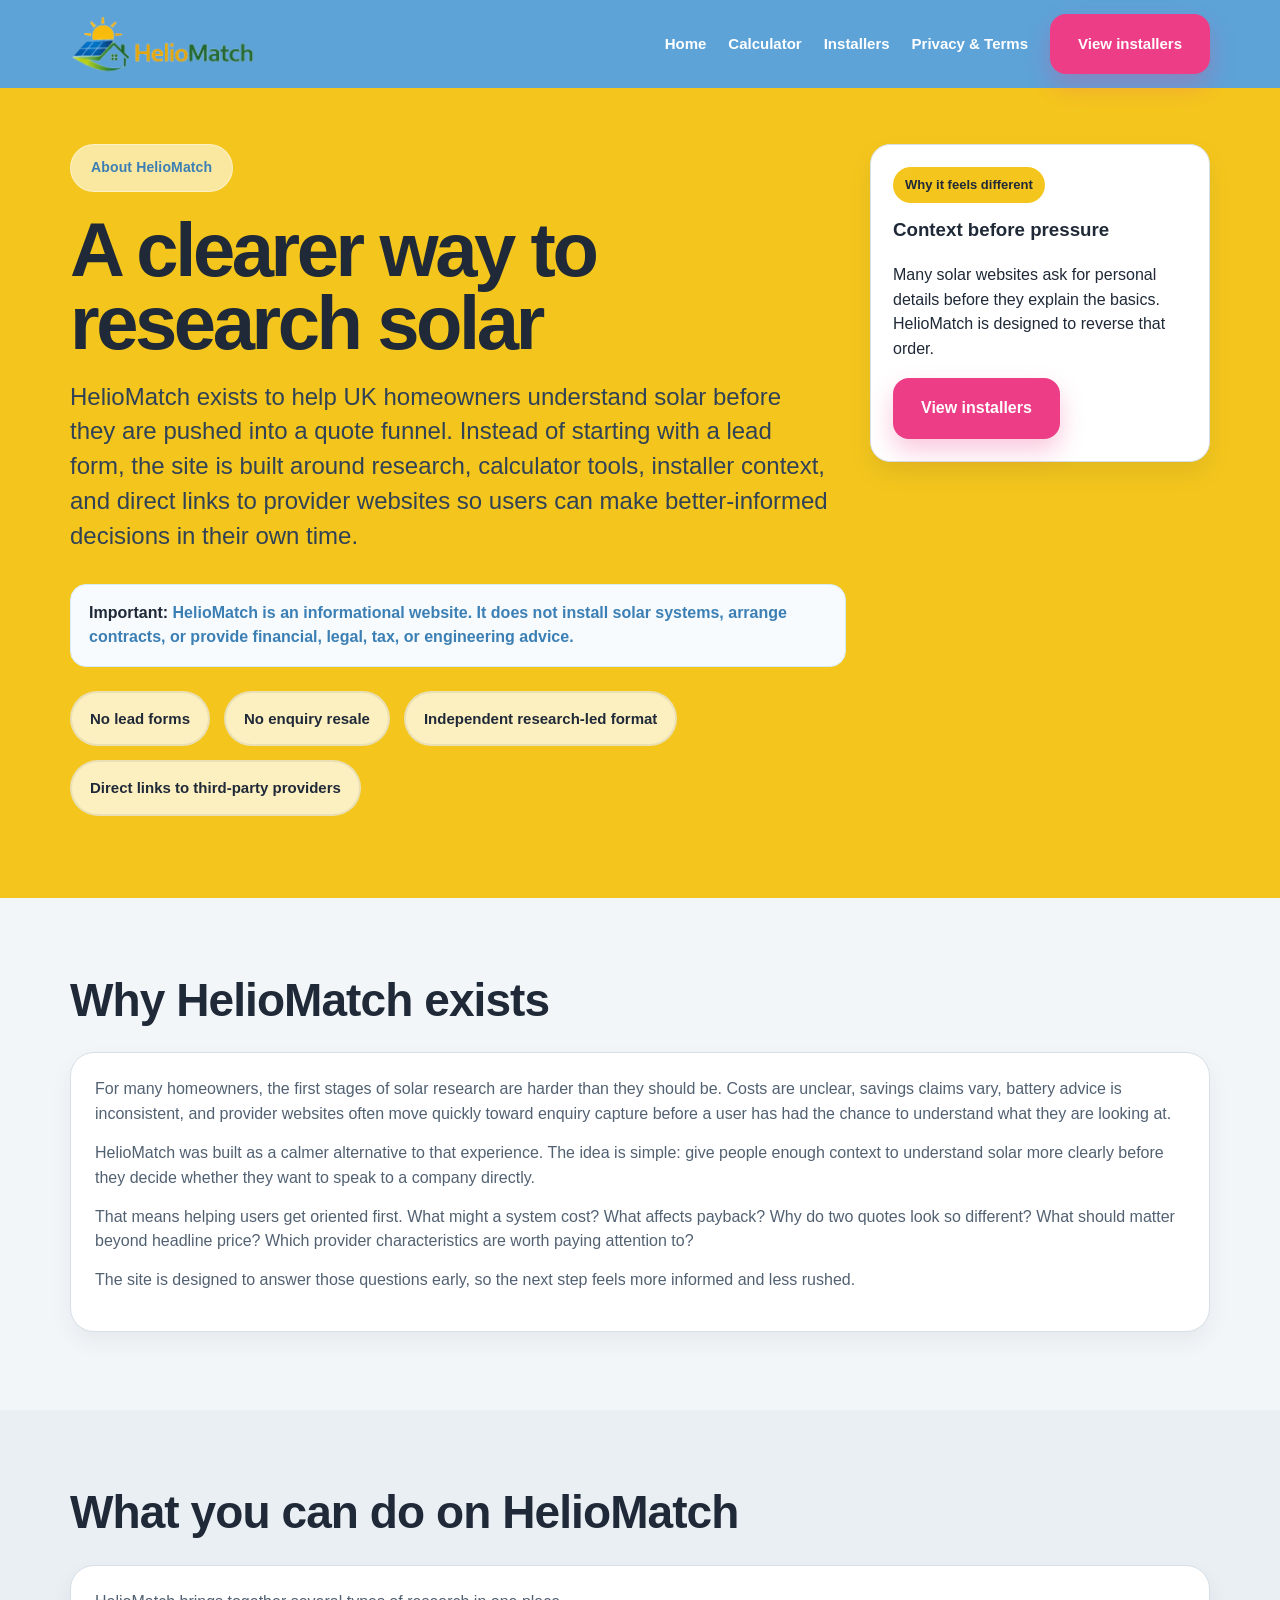
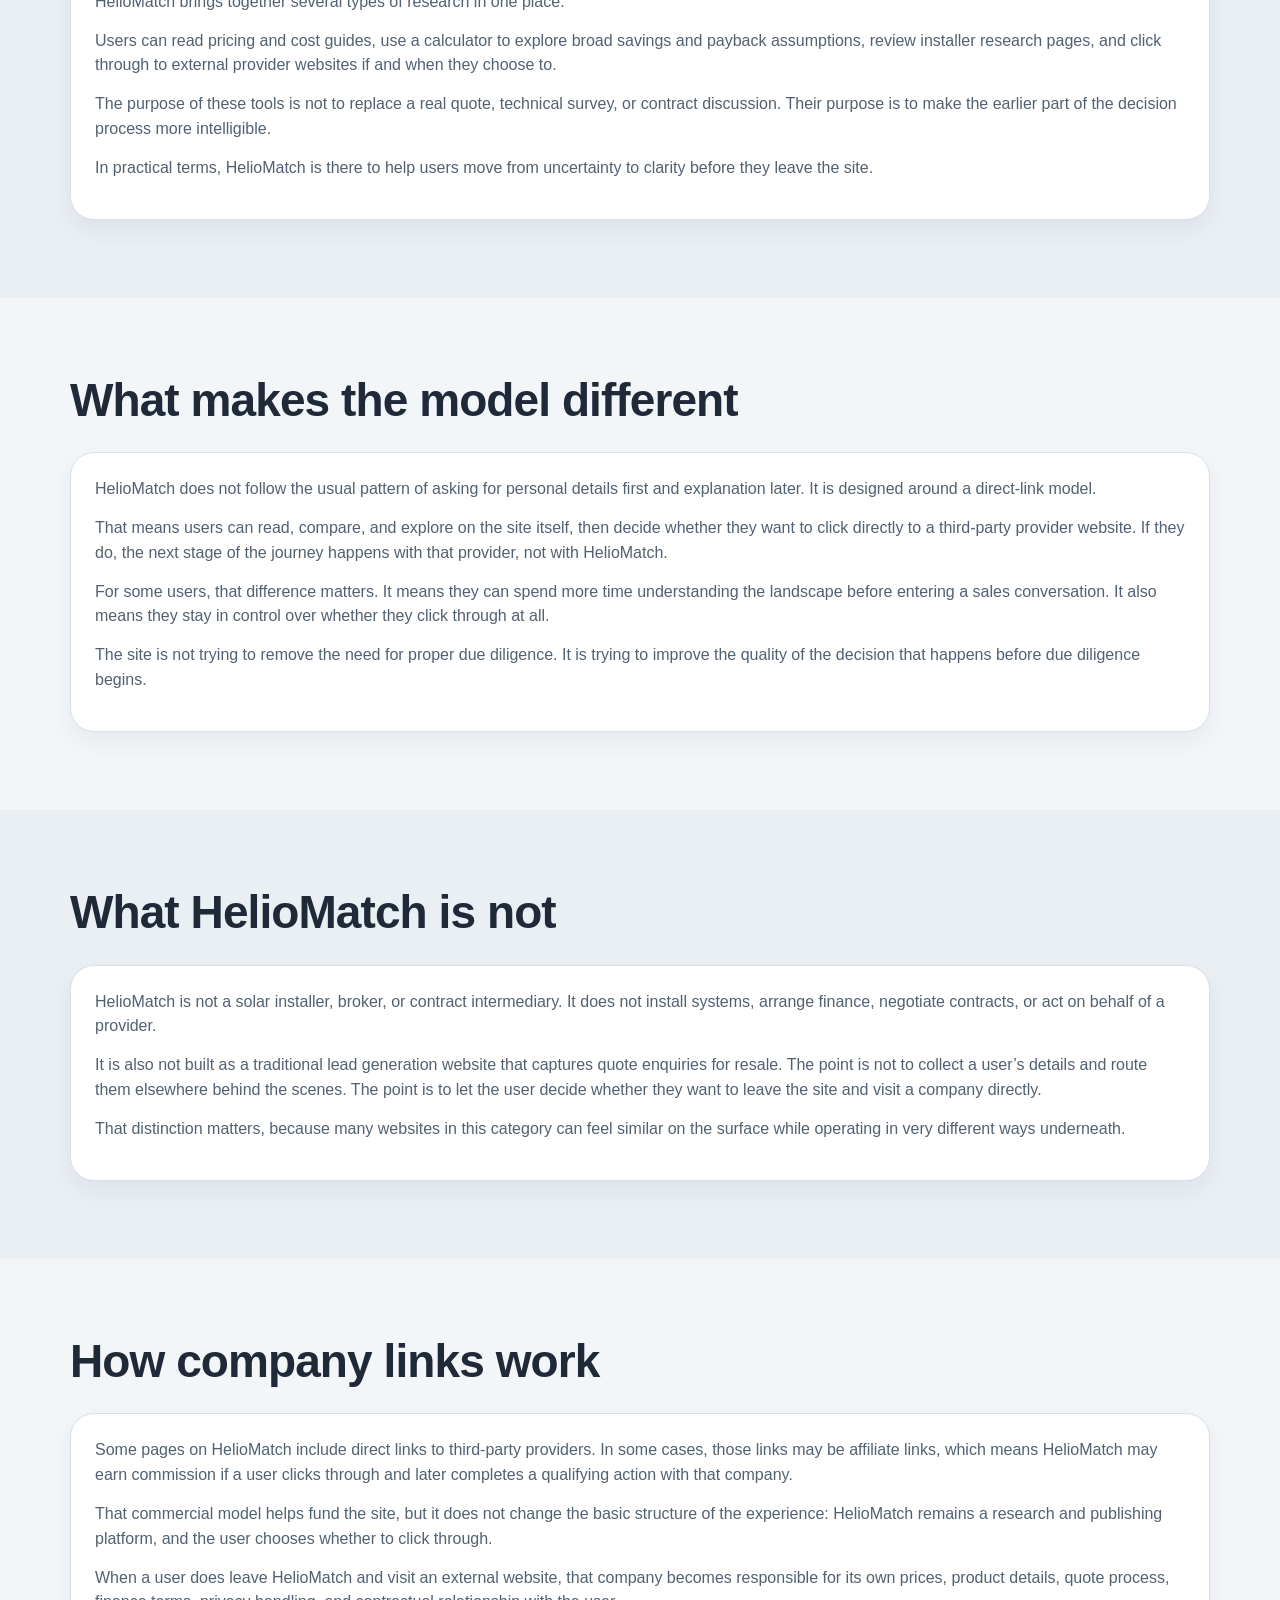
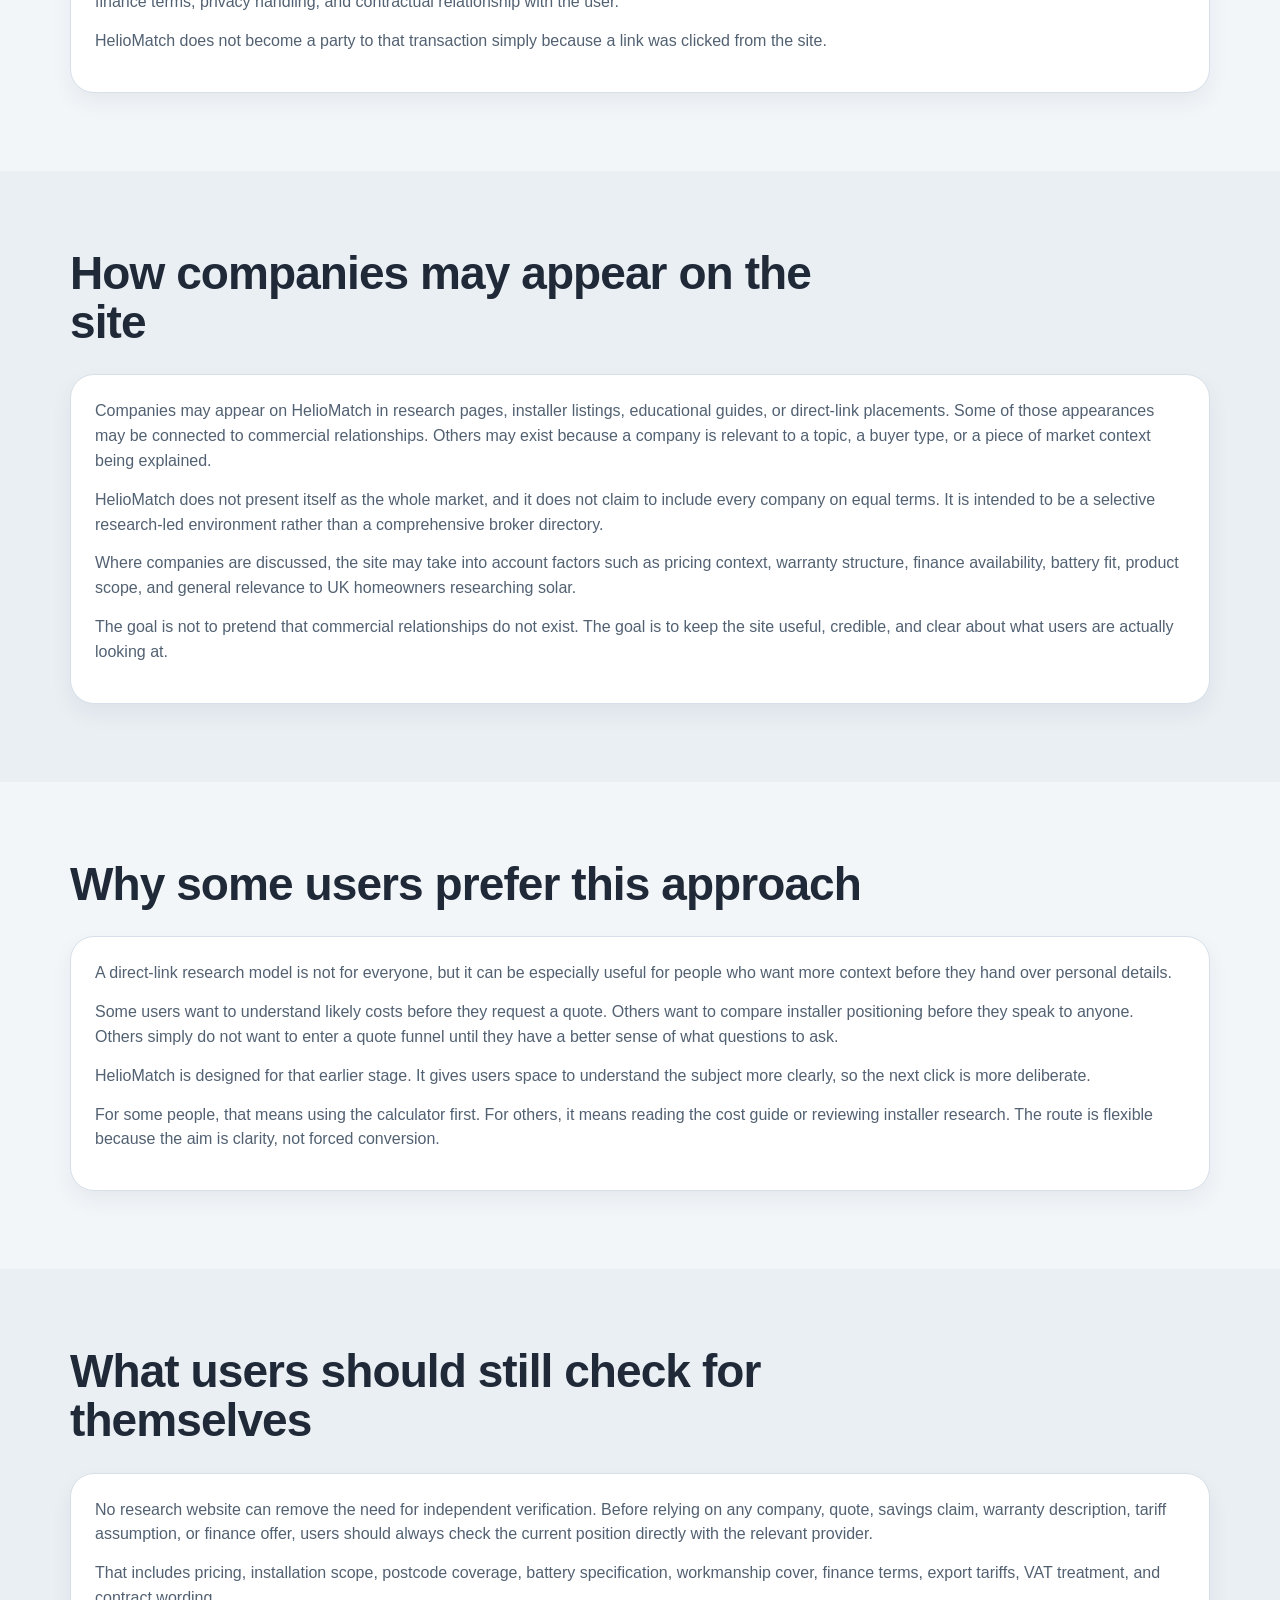
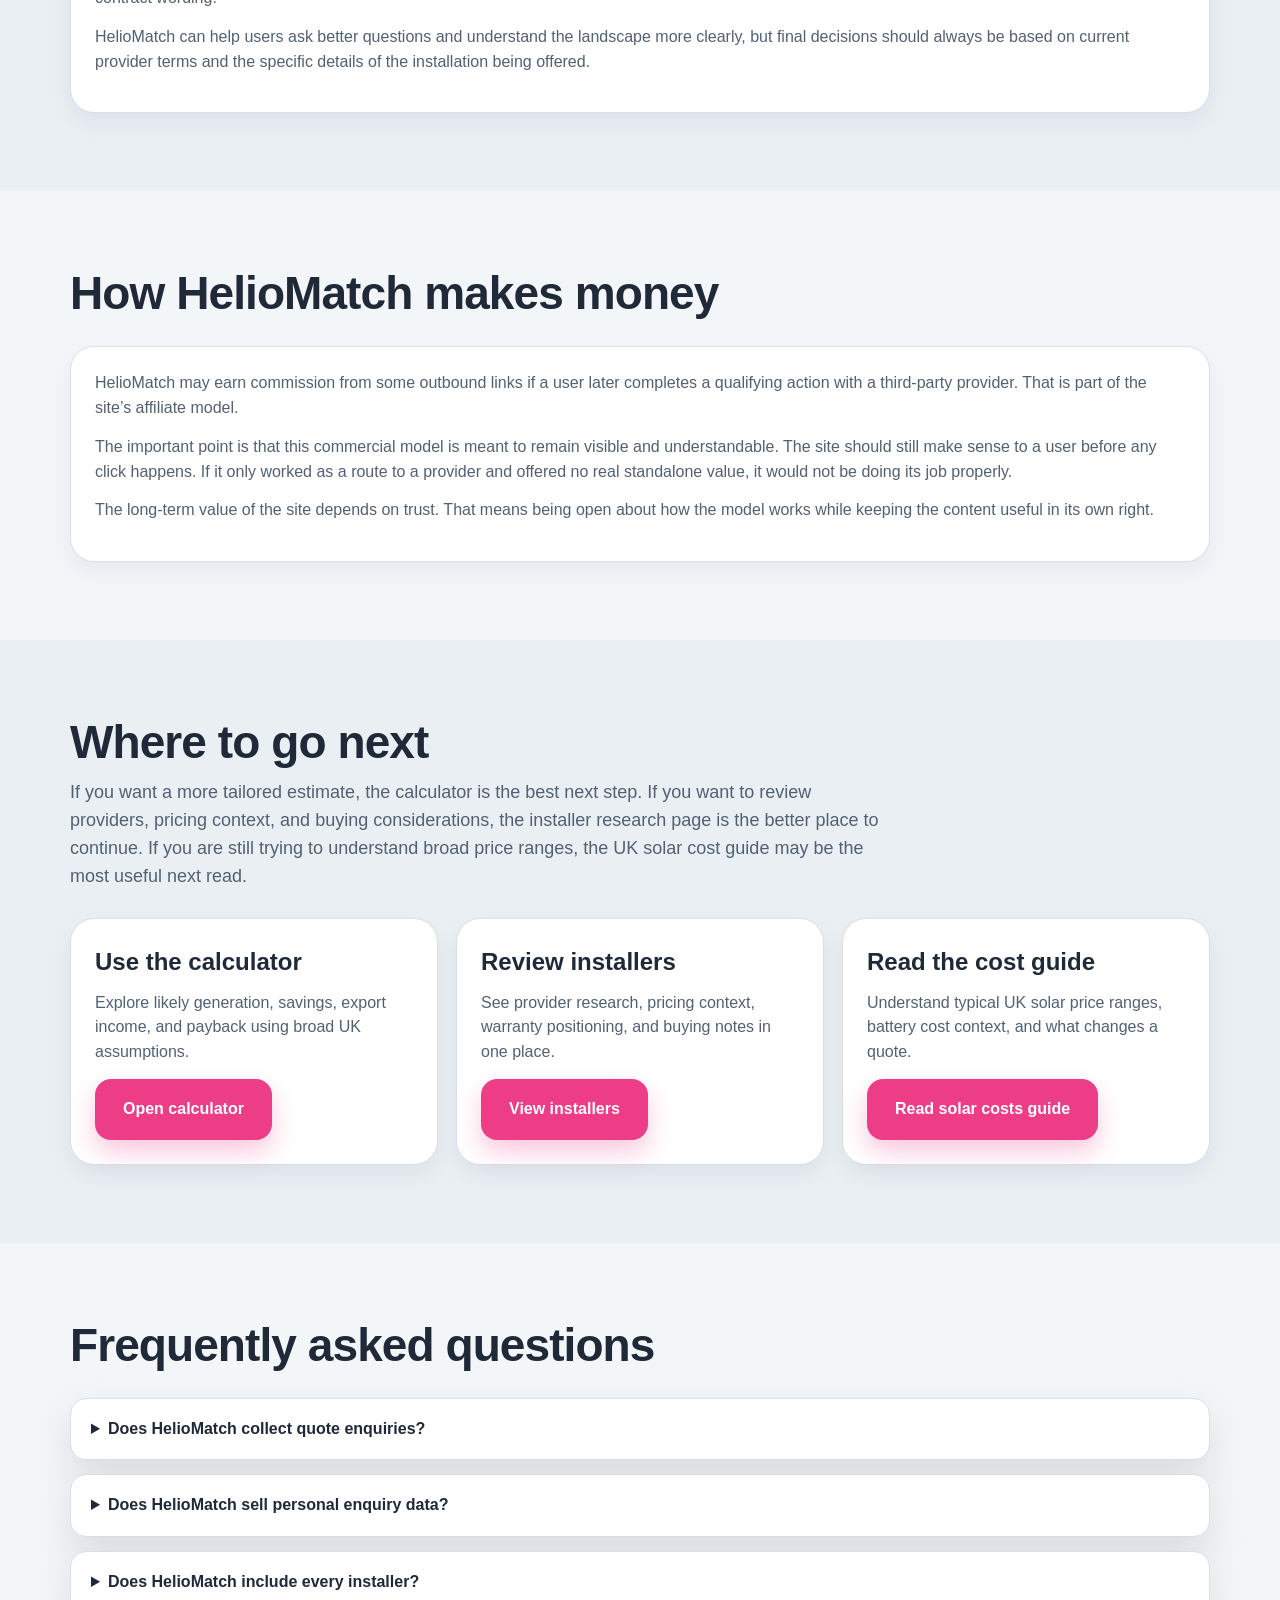
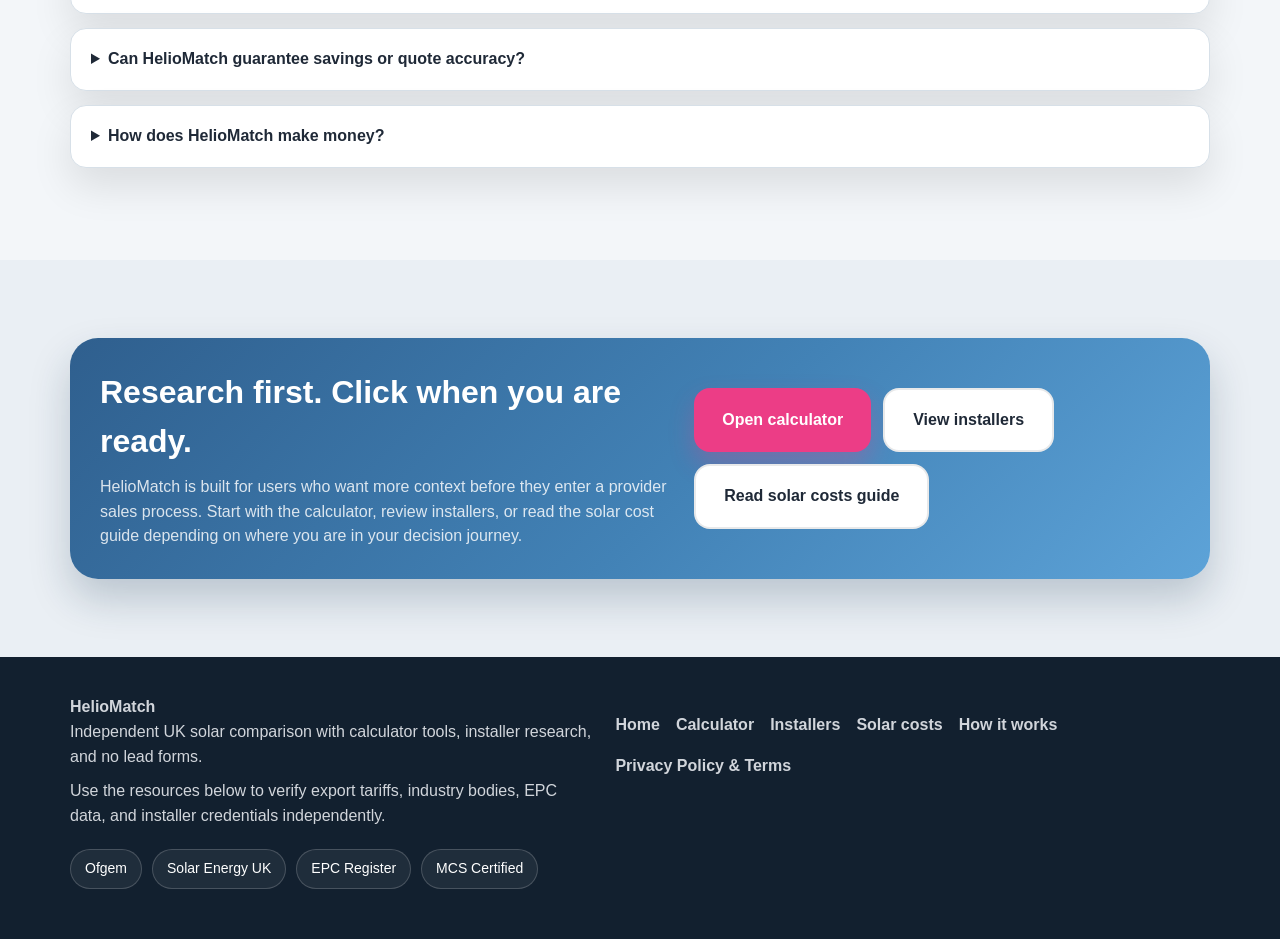
==== how-heliomatch-works.html @ 1e9b2686 "add how HelioMatch works page" ====
<!DOCTYPE html>
<html lang="en">
<head>
  <meta charset="UTF-8" />
  <meta name="viewport" content="width=device-width, initial-scale=1.0" />
  <title>How HelioMatch Works | UK Solar Research Without Lead Forms</title>
  <meta name="description" content="Learn how HelioMatch helps UK homeowners research solar through guides, calculator tools, installer research, and direct links to third-party provider websites." />
  <link rel="icon" type="image/png" href="favicon.png" />
  <meta name="theme-color" content="#1F8FE5" />
  <link rel="stylesheet" href="styles.css" />
</head>
<body class="page-shell">
  <header class="site-header">
    <div class="container nav">
      <a href="index.html" class="brand" aria-label="HelioMatch home">
        <img src="heliomatch-logo-transparent-c-nav.png" alt="HelioMatch logo" class="logo" />
        <span class="brand-wordmark" aria-hidden="true"><span class="sun">Helio</span><span class="match">Match</span></span>
      </a>
      <button class="menu-toggle" type="button" data-menu-toggle="works-nav" aria-expanded="false" aria-label="Toggle navigation">≡</button>
      <nav class="nav-links" id="works-nav">
        <a href="index.html">Home</a>
        <a href="solar-roi-calculator.html">Calculator</a>
        <a href="solar-installers-uk.html">Installers</a>
        <a href="privacy.html">Privacy &amp; Terms</a>
        <a href="solar-installers-uk.html" class="btn">View installers</a>
      </nav>
    </div>
  </header>

  <section class="page-hero">
    <div class="container page-hero-inner">
      <div>
        <span class="eyebrow">About HelioMatch</span>
        <h1>A clearer way to research solar</h1>
        <p class="lead">
          HelioMatch exists to help UK homeowners understand solar before they are pushed into a quote funnel. Instead of starting with a lead form, the site is built around research, calculator tools, installer context, and direct links to provider websites so users can make better-informed decisions in their own time.
        </p>
        <div class="notice-box" style="margin:0 0 24px">
          <strong>Important:</strong> HelioMatch is an informational website. It does not install solar systems, arrange contracts, or provide financial, legal, tax, or engineering advice.
        </div>
        <ul class="inline-points">
          <li>No lead forms</li>
          <li>No enquiry resale</li>
          <li>Independent research-led format</li>
          <li>Direct links to third-party providers</li>
        </ul>
      </div>
      <aside class="hero-aside">
        <div class="badge">Why it feels different</div>
        <h3 style="margin-top:12px">Context before pressure</h3>
        <p>Many solar websites ask for personal details before they explain the basics. HelioMatch is designed to reverse that order.</p>
        <a href="solar-installers-uk.html" class="btn">View installers</a>
      </aside>
    </div>
  </section>

  <section class="section">
    <div class="container">
      <div class="section-head">
        <h2>Why HelioMatch exists</h2>
      </div>

      <div class="card">
        <p>For many homeowners, the first stages of solar research are harder than they should be. Costs are unclear, savings claims vary, battery advice is inconsistent, and provider websites often move quickly toward enquiry capture before a user has had the chance to understand what they are looking at.</p>
        <p>HelioMatch was built as a calmer alternative to that experience. The idea is simple: give people enough context to understand solar more clearly before they decide whether they want to speak to a company directly.</p>
        <p>That means helping users get oriented first. What might a system cost? What affects payback? Why do two quotes look so different? What should matter beyond headline price? Which provider characteristics are worth paying attention to?</p>
        <p>The site is designed to answer those questions early, so the next step feels more informed and less rushed.</p>
      </div>
    </div>
  </section>

  <section class="section-alt">
    <div class="container">
      <div class="section-head">
        <h2>What you can do on HelioMatch</h2>
      </div>

      <div class="card">
        <p>HelioMatch brings together several types of research in one place.</p>
        <p>Users can read pricing and cost guides, use a calculator to explore broad savings and payback assumptions, review installer research pages, and click through to external provider websites if and when they choose to.</p>
        <p>The purpose of these tools is not to replace a real quote, technical survey, or contract discussion. Their purpose is to make the earlier part of the decision process more intelligible.</p>
        <p>In practical terms, HelioMatch is there to help users move from uncertainty to clarity before they leave the site.</p>
      </div>
    </div>
  </section>

  <section class="section">
    <div class="container">
      <div class="section-head">
        <h2>What makes the model different</h2>
      </div>

      <div class="card">
        <p>HelioMatch does not follow the usual pattern of asking for personal details first and explanation later. It is designed around a direct-link model.</p>
        <p>That means users can read, compare, and explore on the site itself, then decide whether they want to click directly to a third-party provider website. If they do, the next stage of the journey happens with that provider, not with HelioMatch.</p>
        <p>For some users, that difference matters. It means they can spend more time understanding the landscape before entering a sales conversation. It also means they stay in control over whether they click through at all.</p>
        <p>The site is not trying to remove the need for proper due diligence. It is trying to improve the quality of the decision that happens before due diligence begins.</p>
      </div>
    </div>
  </section>

  <section class="section-alt">
    <div class="container">
      <div class="section-head">
        <h2>What HelioMatch is not</h2>
      </div>

      <div class="card">
        <p>HelioMatch is not a solar installer, broker, or contract intermediary. It does not install systems, arrange finance, negotiate contracts, or act on behalf of a provider.</p>
        <p>It is also not built as a traditional lead generation website that captures quote enquiries for resale. The point is not to collect a user’s details and route them elsewhere behind the scenes. The point is to let the user decide whether they want to leave the site and visit a company directly.</p>
        <p>That distinction matters, because many websites in this category can feel similar on the surface while operating in very different ways underneath.</p>
      </div>
    </div>
  </section>

  <section class="section">
    <div class="container">
      <div class="section-head">
        <h2>How company links work</h2>
      </div>

      <div class="card">
        <p>Some pages on HelioMatch include direct links to third-party providers. In some cases, those links may be affiliate links, which means HelioMatch may earn commission if a user clicks through and later completes a qualifying action with that company.</p>
        <p>That commercial model helps fund the site, but it does not change the basic structure of the experience: HelioMatch remains a research and publishing platform, and the user chooses whether to click through.</p>
        <p>When a user does leave HelioMatch and visit an external website, that company becomes responsible for its own prices, product details, quote process, finance terms, privacy handling, and contractual relationship with the user.</p>
        <p>HelioMatch does not become a party to that transaction simply because a link was clicked from the site.</p>
      </div>
    </div>
  </section>

  <section class="section-alt">
    <div class="container">
      <div class="section-head">
        <h2>How companies may appear on the site</h2>
      </div>

      <div class="card">
        <p>Companies may appear on HelioMatch in research pages, installer listings, educational guides, or direct-link placements. Some of those appearances may be connected to commercial relationships. Others may exist because a company is relevant to a topic, a buyer type, or a piece of market context being explained.</p>
        <p>HelioMatch does not present itself as the whole market, and it does not claim to include every company on equal terms. It is intended to be a selective research-led environment rather than a comprehensive broker directory.</p>
        <p>Where companies are discussed, the site may take into account factors such as pricing context, warranty structure, finance availability, battery fit, product scope, and general relevance to UK homeowners researching solar.</p>
        <p>The goal is not to pretend that commercial relationships do not exist. The goal is to keep the site useful, credible, and clear about what users are actually looking at.</p>
      </div>
    </div>
  </section>

  <section class="section">
    <div class="container">
      <div class="section-head">
        <h2>Why some users prefer this approach</h2>
      </div>

      <div class="card">
        <p>A direct-link research model is not for everyone, but it can be especially useful for people who want more context before they hand over personal details.</p>
        <p>Some users want to understand likely costs before they request a quote. Others want to compare installer positioning before they speak to anyone. Others simply do not want to enter a quote funnel until they have a better sense of what questions to ask.</p>
        <p>HelioMatch is designed for that earlier stage. It gives users space to understand the subject more clearly, so the next click is more deliberate.</p>
        <p>For some people, that means using the calculator first. For others, it means reading the cost guide or reviewing installer research. The route is flexible because the aim is clarity, not forced conversion.</p>
      </div>
    </div>
  </section>

  <section class="section-alt">
    <div class="container">
      <div class="section-head">
        <h2>What users should still check for themselves</h2>
      </div>

      <div class="card">
        <p>No research website can remove the need for independent verification. Before relying on any company, quote, savings claim, warranty description, tariff assumption, or finance offer, users should always check the current position directly with the relevant provider.</p>
        <p>That includes pricing, installation scope, postcode coverage, battery specification, workmanship cover, finance terms, export tariffs, VAT treatment, and contract wording.</p>
        <p>HelioMatch can help users ask better questions and understand the landscape more clearly, but final decisions should always be based on current provider terms and the specific details of the installation being offered.</p>
      </div>
    </div>
  </section>

  <section class="section">
    <div class="container">
      <div class="section-head">
        <h2>How HelioMatch makes money</h2>
      </div>

      <div class="card">
        <p>HelioMatch may earn commission from some outbound links if a user later completes a qualifying action with a third-party provider. That is part of the site’s affiliate model.</p>
        <p>The important point is that this commercial model is meant to remain visible and understandable. The site should still make sense to a user before any click happens. If it only worked as a route to a provider and offered no real standalone value, it would not be doing its job properly.</p>
        <p>The long-term value of the site depends on trust. That means being open about how the model works while keeping the content useful in its own right.</p>
      </div>
    </div>
  </section>

  <section class="section-alt">
    <div class="container">
      <div class="section-head">
        <h2>Where to go next</h2>
        <p>If you want a more tailored estimate, the calculator is the best next step. If you want to review providers, pricing context, and buying considerations, the installer research page is the better place to continue. If you are still trying to understand broad price ranges, the UK solar cost guide may be the most useful next read.</p>
      </div>

      <div class="grid-3">
        <div class="card">
          <h3>Use the calculator</h3>
          <p>Explore likely generation, savings, export income, and payback using broad UK assumptions.</p>
          <a href="solar-roi-calculator.html" class="btn">Open calculator</a>
        </div>
        <div class="card">
          <h3>Review installers</h3>
          <p>See provider research, pricing context, warranty positioning, and buying notes in one place.</p>
          <a href="solar-installers-uk.html" class="btn">View installers</a>
        </div>
        <div class="card">
          <h3>Read the cost guide</h3>
          <p>Understand typical UK solar price ranges, battery cost context, and what changes a quote.</p>
          <a href="solar-panel-costs-uk.html" class="btn">Read solar costs guide</a>
        </div>
      </div>
    </div>
  </section>

  <section class="section">
    <div class="container">
      <div class="section-head">
        <h2>Frequently asked questions</h2>
      </div>

      <details>
        <summary>Does HelioMatch collect quote enquiries?</summary>
        <p>No. HelioMatch is not built as a traditional quote capture site. Users can research first and then choose whether they want to visit a third-party provider directly.</p>
      </details>

      <details>
        <summary>Does HelioMatch sell personal enquiry data?</summary>
        <p>The site is designed around a direct-link model rather than enquiry resale. Users should still read the privacy notices of any third-party website they visit after leaving HelioMatch.</p>
      </details>

      <details>
        <summary>Does HelioMatch include every installer?</summary>
        <p>No. HelioMatch does not claim to cover the whole market. It operates as a selective research-led site.</p>
      </details>

      <details>
        <summary>Can HelioMatch guarantee savings or quote accuracy?</summary>
        <p>No. Savings, payback, quote structure, product scope, tariff terms, and provider availability can all change. Users should verify current details directly with the relevant provider.</p>
      </details>

      <details>
        <summary>How does HelioMatch make money?</summary>
        <p>HelioMatch may earn commission from some outbound links if a user later completes a qualifying action with a third-party provider. That does not change the fact that the site operates as a research and publishing platform rather than a solar installer or contract intermediary.</p>
      </details>
    </div>
  </section>

  <section class="section-alt">
    <div class="container">
      <div class="cta-banner">
        <div>
          <h2>Research first. Click when you are ready.</h2>
          <p>HelioMatch is built for users who want more context before they enter a provider sales process. Start with the calculator, review installers, or read the solar cost guide depending on where you are in your decision journey.</p>
        </div>
        <div style="display:flex;flex-wrap:wrap;gap:12px">
          <a href="solar-roi-calculator.html" class="btn">Open calculator</a>
          <a href="solar-installers-uk.html" class="btn btn-secondary">View installers</a>
          <a href="solar-panel-costs-uk.html" class="btn btn-secondary">Read solar costs guide</a>
        </div>
      </div>
    </div>
  </section>

  <footer class="site-footer">
    <div class="container footer-row">
      <div>
        <strong>HelioMatch</strong><br />
        <div class="footer-meta">
          Independent UK solar comparison with calculator tools, installer research, and no lead forms.
          <p>Use the resources below to verify export tariffs, industry bodies, EPC data, and installer credentials independently.</p>
        </div>
      </div>

      <div class="footer-links">
        <a href="index.html">Home</a>
        <a href="solar-roi-calculator.html">Calculator</a>
        <a href="solar-installers-uk.html">Installers</a>
        <a href="solar-panel-costs-uk.html">Solar costs</a>
        <a href="how-heliomatch-works.html">How it works</a>
        <a href="privacy.html">Privacy Policy &amp; Terms</a>
      </div>
    </div>

    <div class="container resource-list" aria-label="External solar resources">
      <a href="https://www.ofgem.gov.uk/guidance/smart-export-guarantee-seg" target="_blank" rel="noopener noreferrer">Ofgem</a>
      <a href="https://solarenergyuk.org/" target="_blank" rel="noopener noreferrer">Solar Energy UK</a>
      <a href="https://www.gov.uk/find-energy-certificate" target="_blank" rel="noopener noreferrer">EPC Register</a>
      <a href="https://mcscertified.com/" target="_blank" rel="noopener noreferrer">MCS Certified</a>
    </div>
  </footer>

  <script src="site.js"></script>
</body>
</html>
---- styles.css ----
:root{
  --blue:#5DA3D8;
  --blue-hover:#4A95CC;
  --blue-active:#3B7FB4;

  --yellow:#F4C61D;
  --yellow-hover:#E7B800;

  --pink:#EC3D86;
  --pink-hover:#D93579;

  --green:#23743B;
  --green-2:#3B9B52;

  --text:#1F2937;
  --text-light:#526172;
  --text-muted:#7B8794;

  --bg:#F3F6F9;
  --section:#EDF2F6;
  --surface:#FFFFFF;

  --border:#D7E0E8;
  --border-strong:#C2D0DB;

  --footer:#12202F;

  --shadow:0 18px 40px rgba(0,0,0,.10);
  --shadow-soft:0 12px 24px rgba(18,32,47,.08);

  --max:1180px;
  --radius-xl:28px;
  --radius-lg:22px;
  --radius-md:16px;
  --radius-sm:12px;
}

*{box-sizing:border-box}
html{scroll-behavior:smooth}

body{
  margin:0;
  font-family:Arial, Helvetica, sans-serif;
  color:var(--text);
  background:var(--bg);
  line-height:1.55;
}

img{max-width:100%;display:block}
a{color:inherit}
a:hover{color:inherit}
button,input,select,textarea{font:inherit}

.container{
  max-width:var(--max);
  margin:0 auto;
  padding:0 20px;
}

.section{
  padding:78px 0;
  background:#F3F6F9;
}

.section-alt{
  padding:78px 0;
  background:#EAEFF4;
}

.page-shell{
  min-height:100vh;
  background:var(--bg);
}

.eyebrow{
  display:inline-block;
  padding:12px 20px;
  background:rgba(255,255,255,.58);
  color:var(--blue-active);
  border:1px solid rgba(255,255,255,.42);
  border-radius:999px;
  font-size:14px;
  font-weight:800;
  letter-spacing:.01em;
  margin-bottom:22px;
}

.badge{
  display:inline-block;
  background:var(--yellow);
  color:var(--text);
  font-size:13px;
  font-weight:900;
  padding:8px 12px;
  border-radius:999px;
}

.micro{
  font-size:13px;
  color:var(--text-light);
}

.btn{
  display:inline-flex;
  align-items:center;
  justify-content:center;
  gap:10px;
  background:var(--pink);
  color:#fff;
  text-decoration:none;
  padding:18px 28px;
  border-radius:16px;
  font-weight:800;
  border:none;
  cursor:pointer;
  transition:.18s ease;
  box-shadow:0 12px 24px rgba(236,61,134,.28);
}

.btn:hover{
  background:var(--pink-hover);
  transform:translateY(-1px);
  color:#fff;
}

.btn-secondary{
  background:#fff;
  color:var(--text);
  border:2px solid rgba(31,41,55,.10);
  box-shadow:none;
}

.btn-secondary:hover{
  background:#f8fafc;
  color:var(--text);
}

.btn-ghost{
  background:transparent;
  color:var(--blue-active);
  border:1px solid rgba(59,127,180,.18);
  box-shadow:none;
}

.btn-ghost:hover{
  background:rgba(93,163,216,.08);
}

/* HEADER */
header.site-header{
  position:sticky;
  top:0;
  z-index:40;
  background:var(--blue);
  border-bottom:none;
  box-shadow:none;
}

.nav{
  min-height:88px;
  display:flex;
  align-items:center;
  justify-content:space-between;
  gap:20px;
}

.brand{
  display:flex;
  align-items:center;
  gap:12px;
  text-decoration:none;
  padding:0;
  border-radius:0;
  background:transparent;
}

.logo{
  height:58px;
  width:auto;
  display:block;
  border-radius:0;
  filter:none;
}

.brand-wordmark{
  display:none;
}

.nav-links{
  display:flex;
  align-items:center;
  gap:22px;
}

.nav-links a{
  text-decoration:none;
  font-size:15px;
  color:#fff;
  font-weight:700;
}

.nav-links a:hover{
  color:#fff;
  opacity:.88;
}

.menu-toggle{
  display:none;
  background:transparent;
  border:2px solid rgba(255,255,255,.72);
  color:#fff;
  width:52px;
  height:52px;
  border-radius:14px;
  cursor:pointer;
}

/* HERO */
.hero{
  padding:74px 0 92px;
  background:var(--yellow);
}

.page-hero{
  padding:56px 0 48px;
  background:var(--yellow);
}

.hero-grid{
  display:grid;
  grid-template-columns:1.02fr .98fr;
  gap:34px;
  align-items:center;
}

.hero h1,
.page-hero h1{
  margin:0 0 20px;
  font-size:clamp(44px,6vw,76px);
  line-height:.96;
  letter-spacing:-.045em;
  max-width:860px;
  color:var(--text);
}

.hero .lead,
.page-hero .lead{
  font-size:24px;
  line-height:1.45;
  max-width:760px;
  color:#314255;
  margin:0 0 30px;
}

.hero-points,
.inline-points{
  list-style:none;
  display:flex;
  flex-wrap:wrap;
  gap:14px;
  padding:0;
  margin:0 0 34px;
}

.hero-points li,
.inline-points li{
  background:rgba(255,255,255,.72);
  border:2px solid rgba(31,41,55,.08);
  border-radius:999px;
  padding:14px 18px;
  font-size:15px;
  font-weight:800;
  color:var(--text);
}

/* HERO CARD */
.hero-card{
  background:linear-gradient(180deg, #67B0E1 0%, #4F9FD6 100%);
  color:#fff;
  border:none;
  border-radius:30px;
  padding:32px;
  box-shadow:0 28px 60px rgba(0,0,0,.18);
  position:relative;
}

.hero-card h3{
  margin:0 0 12px;
  font-size:42px;
  line-height:1.02;
  letter-spacing:-.03em;
  color:#fff;
}

.hero-card p{
  margin:0 0 18px;
  color:rgba(255,255,255,.92);
  font-size:20px;
  line-height:1.45;
}

.hero-note{
  margin-top:18px;
  padding:16px 18px;
  border-radius:16px;
  background:rgba(255,255,255,.14);
  border:1px solid rgba(255,255,255,.22);
  color:#fff;
  font-size:14px;
  font-weight:700;
}

.option-grid{
  display:grid;
  gap:12px;
}

.step{
  display:none;
}

.step.active{
  display:block;
}

.step h4{
  margin:0 0 14px;
  font-size:20px;
  color:#fff;
}

.option{
  appearance:none;
  display:block;
  width:100%;
  border:1px solid rgba(255,255,255,.22);
  border-radius:16px;
  padding:16px 18px;
  font-weight:800;
  cursor:pointer;
  background:rgba(255,255,255,.10);
  color:#fff;
  text-align:left;
  transition:.18s ease;
}

.option:hover{
  border-color:rgba(255,255,255,.46);
  background:rgba(255,255,255,.18);
  transform:translateY(-1px);
}

.option:focus-visible{
  outline:3px solid rgba(244,198,29,.92);
  outline-offset:3px;
  border-color:rgba(255,255,255,.72);
  background:rgba(255,255,255,.18);
}

/* GENERAL HEADINGS */
.section-head{
  max-width:820px;
  margin:0 0 28px;
}

.section-head h2{
  margin:0 0 12px;
  font-size:clamp(30px,4vw,46px);
  line-height:1.06;
  letter-spacing:-.02em;
}

.section-head p{
  margin:0;
  color:var(--text-light);
  font-size:18px;
}

/* LAYOUT GRIDS */
.grid-2{
  display:grid;
  grid-template-columns:repeat(2,1fr);
  gap:18px;
}

.grid-3{
  display:grid;
  grid-template-columns:repeat(3,1fr);
  gap:18px;
}

.grid-4{
  display:grid;
  grid-template-columns:repeat(4,1fr);
  gap:16px;
}

/* CARDS */
.card{
  background:#fff;
  border:1px solid var(--border);
  border-radius:24px;
  padding:24px;
  box-shadow:0 10px 22px rgba(18,32,47,.06);
}

.surface-card{
  background:#fff;
  border:1px solid var(--border);
  border-radius:22px;
  padding:24px;
  box-shadow:0 18px 40px rgba(18,32,47,.08);
}

.card h3{
  margin:0 0 10px;
  font-size:24px;
}

.card h4{
  margin:0 0 8px;
  font-size:18px;
}

.card p{
  margin:0 0 14px;
  color:var(--text-light);
}

.card ul{
  margin:0 0 16px;
  padding-left:18px;
}

.card li{
  margin:8px 0;
}

.stat strong{
  display:block;
  font-size:34px;
  margin-bottom:10px;
  line-height:1;
}

.stat span{
  color:var(--text-light);
}

.direct-link-box,
.notice-box{
  padding:16px 18px;
  border-radius:16px;
  background:#F7FBFE;
  border:1px solid #D8ECF8;
  color:var(--blue-active);
  font-weight:700;
}

.notice-box strong{
  color:var(--text);
}

.operator-card{
  display:flex;
  flex-direction:column;
  justify-content:space-between;
  gap:14px;
}

.operator-top{
  display:flex;
  justify-content:space-between;
  gap:16px;
  align-items:flex-start;
  margin-bottom:14px;
}

.chips{
  display:flex;
  flex-wrap:wrap;
  gap:8px;
  margin:10px 0 12px;
}

.chip{
  border:1px solid var(--border);
  background:#fafafa;
  padding:7px 10px;
  border-radius:999px;
  font-size:12px;
  font-weight:700;
  color:var(--text-light);
}

.rating{
  color:#D59012;
  font-weight:800;
}

.split-card{
  display:grid;
  grid-template-columns:1fr auto;
  gap:16px;
  align-items:start;
}

.page-hero-inner{
  display:grid;
  grid-template-columns:minmax(0,1fr) 340px;
  gap:24px;
  align-items:start;
}

.hero-aside{
  background:#fff;
  border:1px solid var(--border);
  box-shadow:var(--shadow-soft);
  border-radius:20px;
  padding:22px;
}

/* FORMS / CALC */
.form-grid{
  display:grid;
  grid-template-columns:repeat(2, minmax(0,1fr));
  gap:16px;
}

.field{
  display:flex;
  flex-direction:column;
  gap:8px;
}

.field.full{
  grid-column:1 / -1;
}

.field label{
  font-weight:700;
}

.field input,
.field select{
  width:100%;
  height:52px;
  border:1px solid var(--border);
  border-radius:14px;
  padding:0 14px;
  font-size:16px;
  background:#fff;
  color:var(--text);
}

.field input:focus,
.field select:focus{
  outline:none;
  border-color:#90C8EA;
  box-shadow:0 0 0 4px rgba(31,143,229,.12);
}

.slider-row{
  display:grid;
  grid-template-columns:1fr auto;
  gap:12px;
  align-items:center;
}

.slider-row input[type="range"]{
  height:auto;
  padding:0;
}

.toggle-row{
  display:flex;
  justify-content:space-between;
  gap:18px;
  align-items:center;
  padding:16px 0 6px;
}

.toggle-copy strong{
  display:block;
}

.toggle-copy span{
  font-size:13px;
  color:var(--text-light);
}

.toggle{
  position:relative;
  width:56px;
  height:32px;
}

.toggle input{
  opacity:0;
  width:0;
  height:0;
}

.toggle-track{
  position:absolute;
  inset:0;
  border-radius:999px;
  background:#DCE6EC;
  transition:.18s ease;
  cursor:pointer;
}

.toggle-track::after{
  content:"";
  position:absolute;
  width:24px;
  height:24px;
  top:4px;
  left:4px;
  border-radius:50%;
  background:#fff;
  box-shadow:0 2px 8px rgba(0,0,0,.12);
  transition:.18s ease;
}

.toggle input:checked + .toggle-track{
  background:linear-gradient(135deg, var(--blue), #0f78c8);
}

.toggle input:checked + .toggle-track::after{
  transform:translateX(24px);
}

.calc-layout{
  display:grid;
  grid-template-columns:minmax(0, 1fr) 420px;
  gap:24px;
  align-items:start;
}

.calc-panel,
.calc-results,
.table-card,
.legal-card{
  background:#fff;
  border:1px solid var(--border);
  border-radius:24px;
  padding:24px;
  box-shadow:var(--shadow);
}

.calc-actions{
  display:flex;
  flex-wrap:wrap;
  gap:12px;
  margin-top:20px;
}

.calc-summary{
  margin-top:18px;
  padding:16px 18px;
  border-radius:16px;
  background:#F8FBFD;
  border:1px solid var(--border);
  color:var(--text-light);
}

.result-grid{
  display:grid;
  grid-template-columns:repeat(2, minmax(0,1fr));
  gap:14px;
}

.result-box{
  background:#fafafa;
  border:1px solid var(--border);
  border-radius:18px;
  padding:18px;
}

.result-box h4{
  margin:0 0 8px;
  font-size:14px;
  color:var(--text-light);
}

.result-box strong{
  display:block;
  font-size:28px;
  line-height:1.1;
}

.result-box small{
  display:block;
  margin-top:8px;
  font-size:13px;
  color:var(--text-light);
}

.projection{
  margin-top:18px;
  display:grid;
  gap:10px;
}

.projection-row{
  display:grid;
  grid-template-columns:92px 1fr auto;
  gap:12px;
  align-items:center;
}

.projection-row span{
  font-size:13px;
  font-weight:700;
  color:var(--text-light);
}

.projection-bar{
  height:12px;
  border-radius:999px;
  background:#EAF2F7;
  overflow:hidden;
}

.projection-fill{
  height:100%;
  border-radius:999px;
  background:linear-gradient(90deg, var(--yellow), var(--blue));
}

/* TABS / TABLES */
.table-toolbar{
  display:flex;
  flex-wrap:wrap;
  gap:10px;
  margin:0 0 18px;
}

.tab{
  padding:10px 14px;
  border-radius:999px;
  border:1px solid var(--border);
  background:#fff;
  font-size:14px;
  font-weight:700;
  cursor:pointer;
  color:var(--text-light);
}

.tab.active{
  background:#EAF6FD;
  color:var(--blue-active);
  border-color:#CAE2F2;
}

.panel{
  display:none;
}

.panel.active{
  display:block;
}

.table-wrap{
  overflow:auto;
  border:1px solid var(--border);
  border-radius:18px;
}

table{
  width:100%;
  border-collapse:collapse;
  min-width:760px;
  background:#fff;
}

th,td{
  padding:14px 12px;
  text-align:left;
  border-bottom:1px solid #E8EEF3;
  vertical-align:top;
}

th{
  font-size:12px;
  text-transform:uppercase;
  letter-spacing:.04em;
  color:var(--text-light);
  background:#F8FBFD;
}

td{
  font-size:14px;
}

tr:hover td{
  background:#FBFDFF;
}

/* SUMMARY / STEPS */
.summary-cards{
  display:grid;
  grid-template-columns:repeat(4, minmax(0,1fr));
  gap:16px;
  margin-bottom:22px;
}

.summary-card{
  background:#fff;
  border:1px solid var(--border);
  border-radius:20px;
  padding:20px;
  box-shadow:var(--shadow-soft);
}

.summary-card strong{
  display:block;
  font-size:17px;
  margin-bottom:6px;
}

.steps{
  display:grid;
  grid-template-columns:repeat(3,1fr);
  gap:18px;
}

.step-card{
  background:#fff;
  border:1px solid var(--border);
  border-radius:22px;
  padding:24px;
  box-shadow:var(--shadow);
}

.step-number{
  width:42px;
  height:42px;
  display:grid;
  place-items:center;
  border-radius:50%;
  background:var(--blue);
  color:#fff;
  font-weight:800;
  margin-bottom:14px;
}

/* CTA BANNER */
.cta-banner{
  background:linear-gradient(135deg, #2F5F8E 0%, #4282B6 55%, #5DA3D8 100%);
  color:#fff;
  border-radius:28px;
  padding:30px;
  display:flex;
  justify-content:space-between;
  gap:18px;
  align-items:center;
  box-shadow:0 20px 40px rgba(19,50,76,.22);
}

.cta-banner h2{
  margin:0 0 8px;
  font-size:32px;
}

.cta-banner p{
  margin:0;
  color:rgba(255,255,255,.82);
  max-width:720px;
}

/* FAQ / LEGAL */
details{
  background:#fff;
  border:1px solid var(--border);
  border-radius:16px;
  padding:18px 20px;
  box-shadow:var(--shadow);
  margin-bottom:14px;
}

summary{
  cursor:pointer;
  font-weight:700;
}

details p{
  margin:12px 0 0;
  color:var(--text-light);
}

.legal-card h2{
  font-size:30px;
  margin:0 0 18px;
}

.legal-card h3{
  font-size:20px;
  margin:28px 0 10px;
}

.legal-card p,
.legal-card li{
  color:var(--text-light);
}

.legal-card hr{
  border:none;
  border-top:1px solid #E7EDF2;
  margin:28px 0;
}

.legal-card .toc{
  background:#F8FBFD;
  border:1px solid var(--border);
  border-radius:18px;
  padding:18px 20px;
  margin:22px 0 24px;
}

.legal-card .toc ol{
  margin:10px 0 0;
  padding-left:18px;
}

.legal-card .toc li{
  margin:8px 0;
}

.legal-card .note{
  padding:14px 16px;
  border-radius:16px;
  background:#FFF7E6;
  border:1px solid #F2D7A2;
  color:#7A5300;
}

/* FOOTER */
footer.site-footer{
  background:var(--footer);
  color:#D1D5DB;
  padding:38px 0 50px;
}

.footer-row{
  display:flex;
  justify-content:space-between;
  gap:20px;
  align-items:flex-start;
}

.footer-meta{
  max-width:560px;
}

.footer-meta p{
  margin:8px 0 0;
  color:#D1D5DB;
  line-height:1.6;
}

.footer-links{
  display:flex;
  flex-wrap:wrap;
  gap:16px;
  margin-top:18px;
}

.footer-links a{
  text-decoration:none;
  color:#D1D5DB;
  font-weight:700;
}

.footer-links a:hover{
  color:#fff;
}

.resource-list{
  display:flex;
  flex-wrap:wrap;
  gap:10px;
  margin-top:20px;
}

.resource-list a{
  display:inline-flex;
  align-items:center;
  justify-content:center;
  min-height:40px;
  padding:10px 14px;
  border-radius:999px;
  text-decoration:none;
  color:#fff;
  border:1px solid rgba(255,255,255,.18);
  background:rgba(255,255,255,.06);
  font-size:14px;
  line-height:1.2;
  transition:.18s ease;
}

.resource-list a:hover{
  background:rgba(255,255,255,.12);
  color:#fff;
}

/* RESPONSIVE */
@media (max-width: 980px){
  .hero-grid,
  .grid-3,
  .grid-4,
  .grid-2,
  .steps,
  .summary-cards,
  .calc-layout,
  .page-hero-inner,
  .form-grid,
  .result-grid{
    grid-template-columns:1fr;
  }

  .cta-banner,
  .footer-row,
  .split-card{
    grid-template-columns:1fr;
    display:flex;
    flex-direction:column;
    align-items:flex-start;
  }

  .nav-links{
    position:absolute;
    top:88px;
    left:20px;
    right:20px;
    background:var(--blue);
    border:1px solid rgba(255,255,255,.16);
    border-radius:20px;
    padding:16px;
    box-shadow:0 18px 40px rgba(0,0,0,.14);
    flex-direction:column;
    align-items:stretch;
    display:none;
  }

  .nav-links.open{
    display:flex;
  }

  .nav-links a{
    color:#fff;
  }

  .menu-toggle{
    display:inline-grid;
    place-items:center;
  }
}

@media (max-width: 768px){
  .logo{
    height:46px;
  }

  .hero,
  .page-hero{
    padding:38px 0 52px;
  }

  .section,
  .section-alt{
    padding:56px 0;
  }

  .hero h1,
  .page-hero h1{
    font-size:clamp(36px,10vw,52px);
    line-height:1;
  }

  .hero .lead,
  .page-hero .lead,
  .section-head p{
    font-size:17px;
  }

  .hero-card{
    padding:24px;
    border-radius:24px;
  }

  .hero-card h3{
    font-size:32px;
  }

  .hero-card p{
    font-size:17px;
  }

  .cta-banner h2{
    font-size:28px;
  }

  .projection-row{
    grid-template-columns:72px 1fr auto;
  }

  .btn{
    width:100%;
  }

  .btn-secondary{
    width:100%;
  }

  .resource-list a{
    width:100%;
  }
}
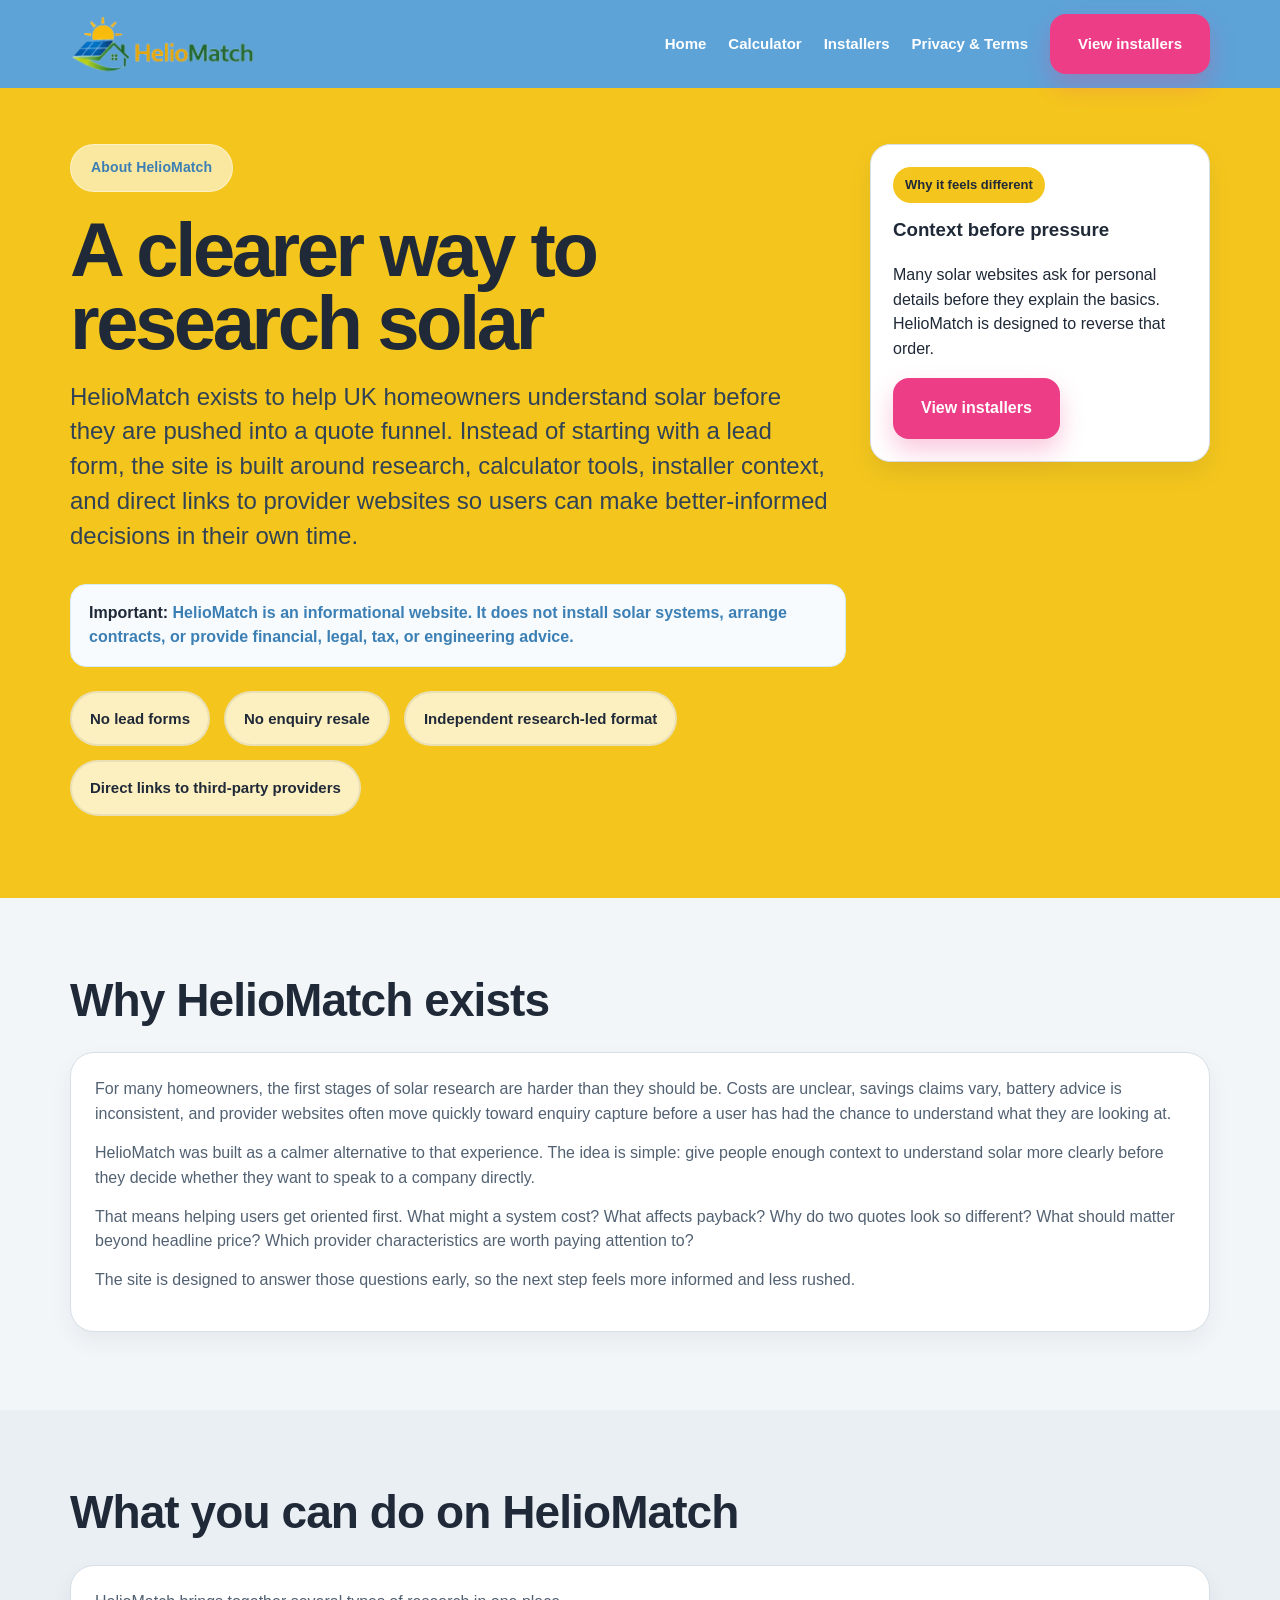
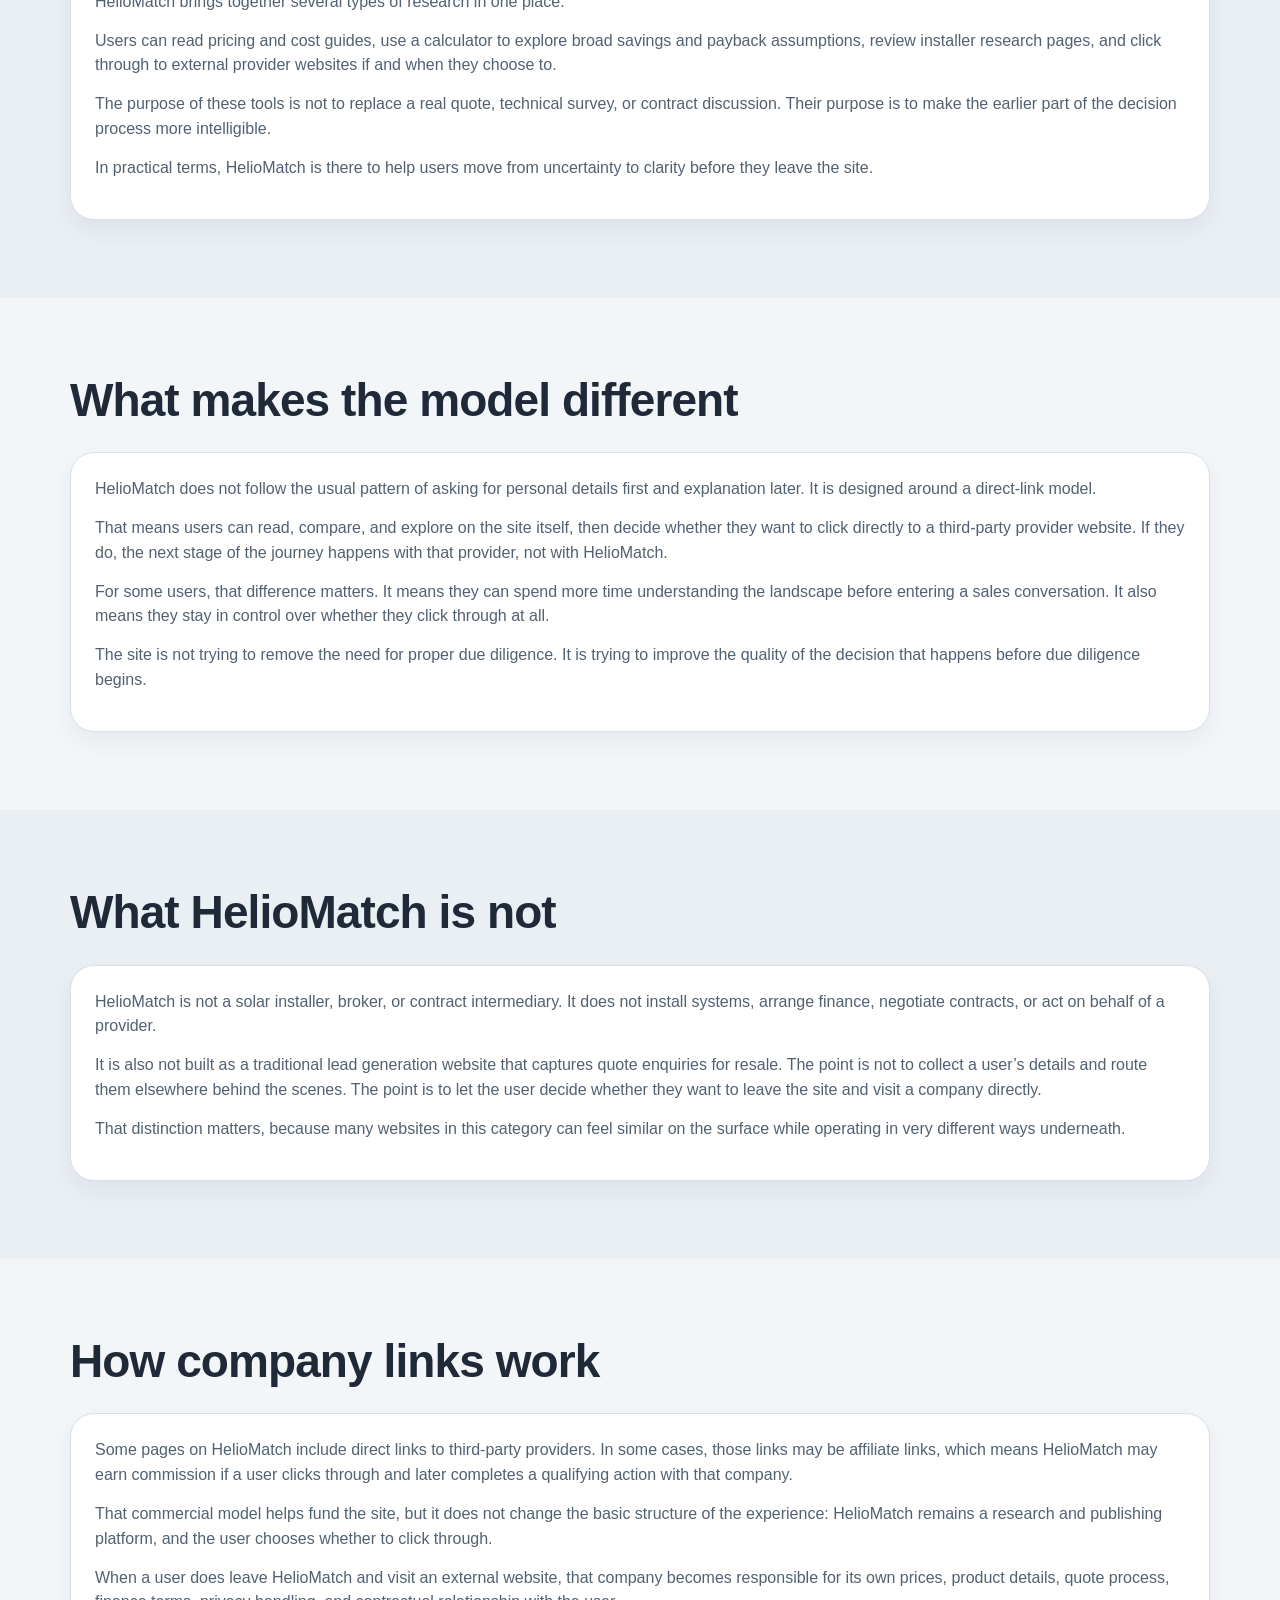
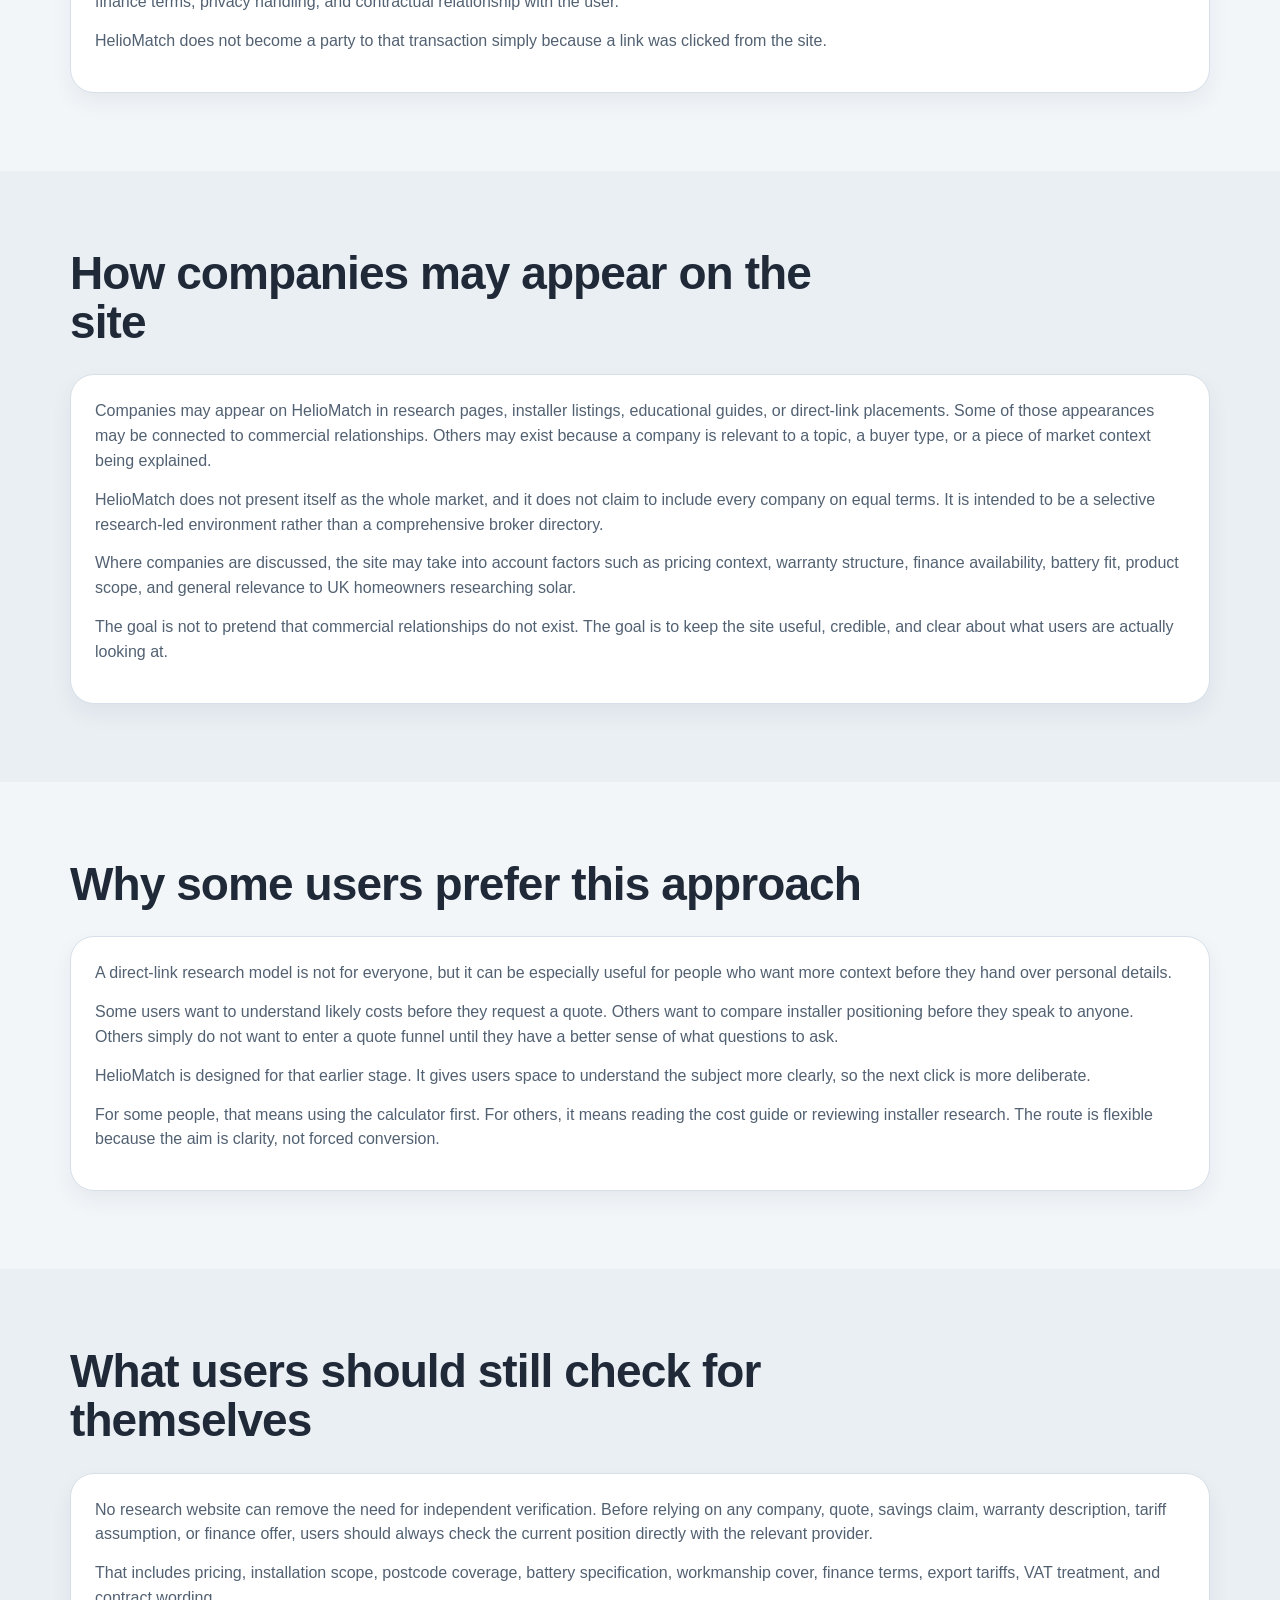
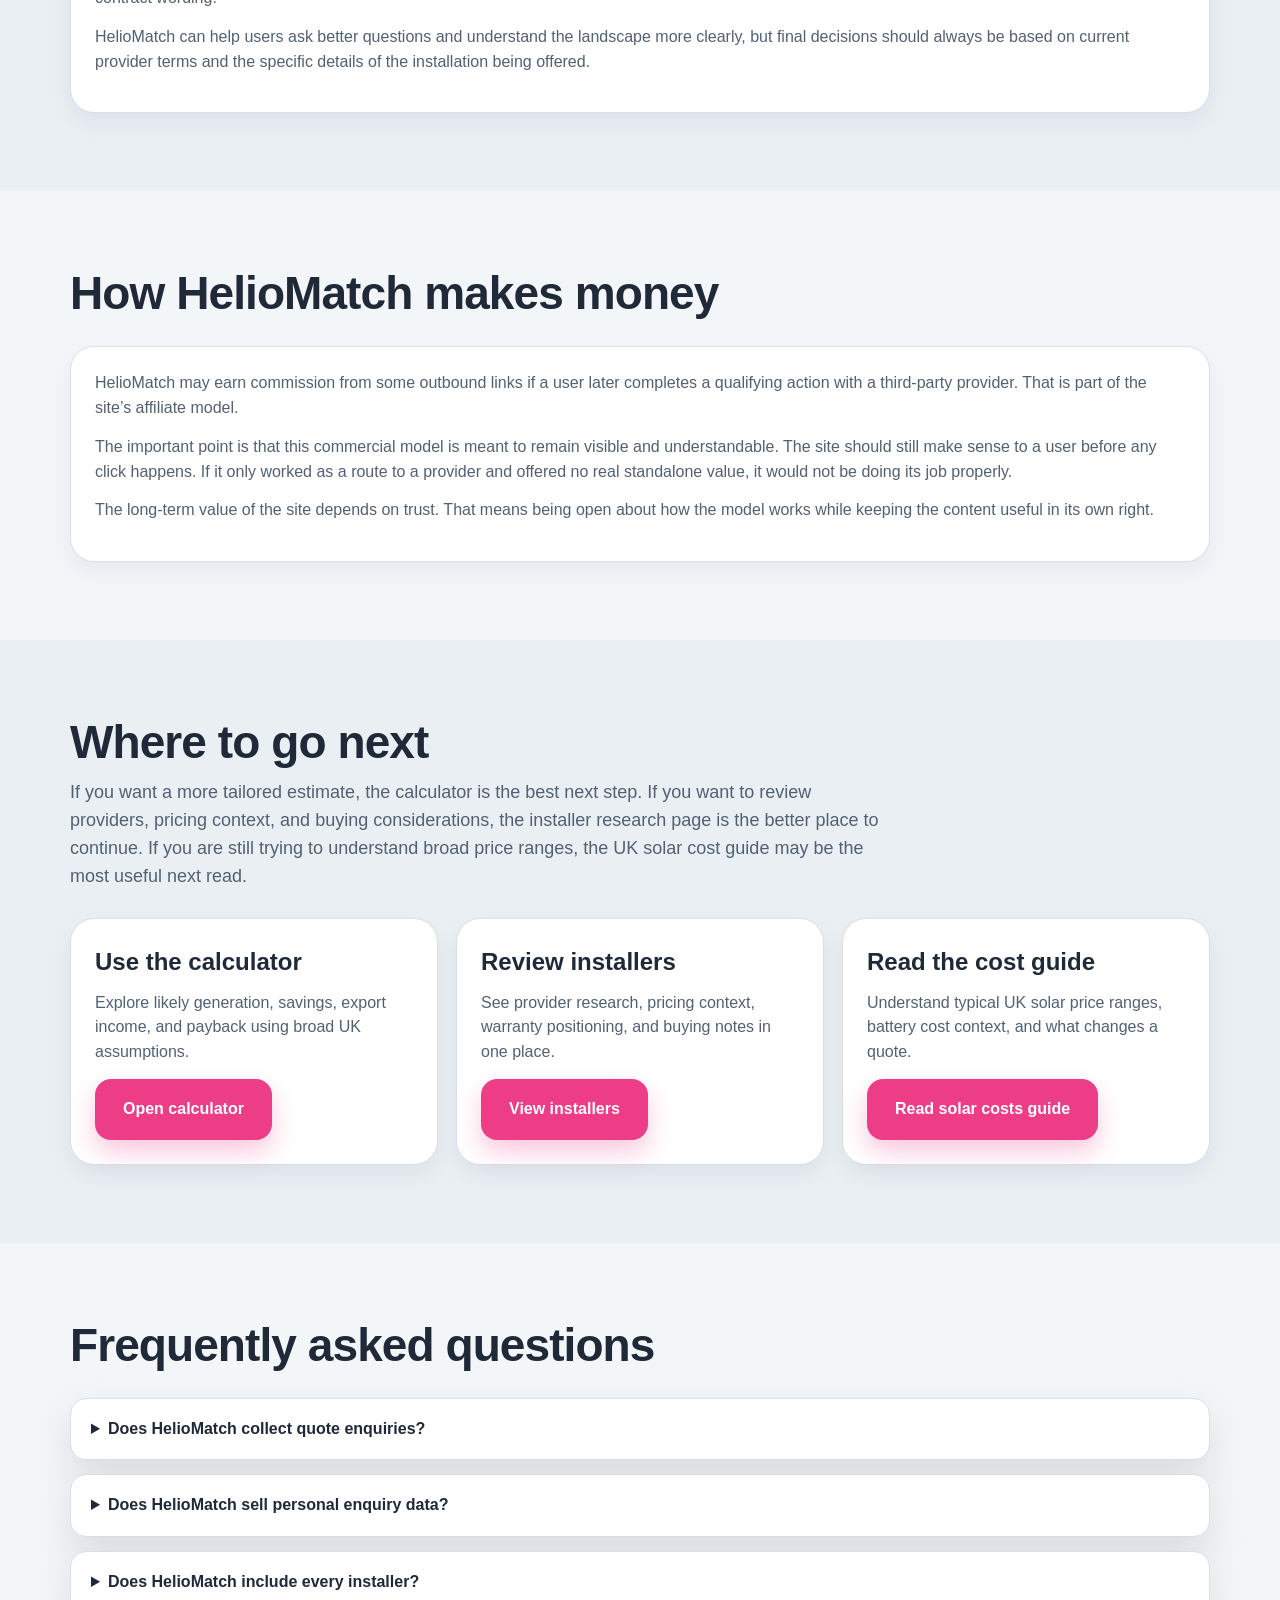
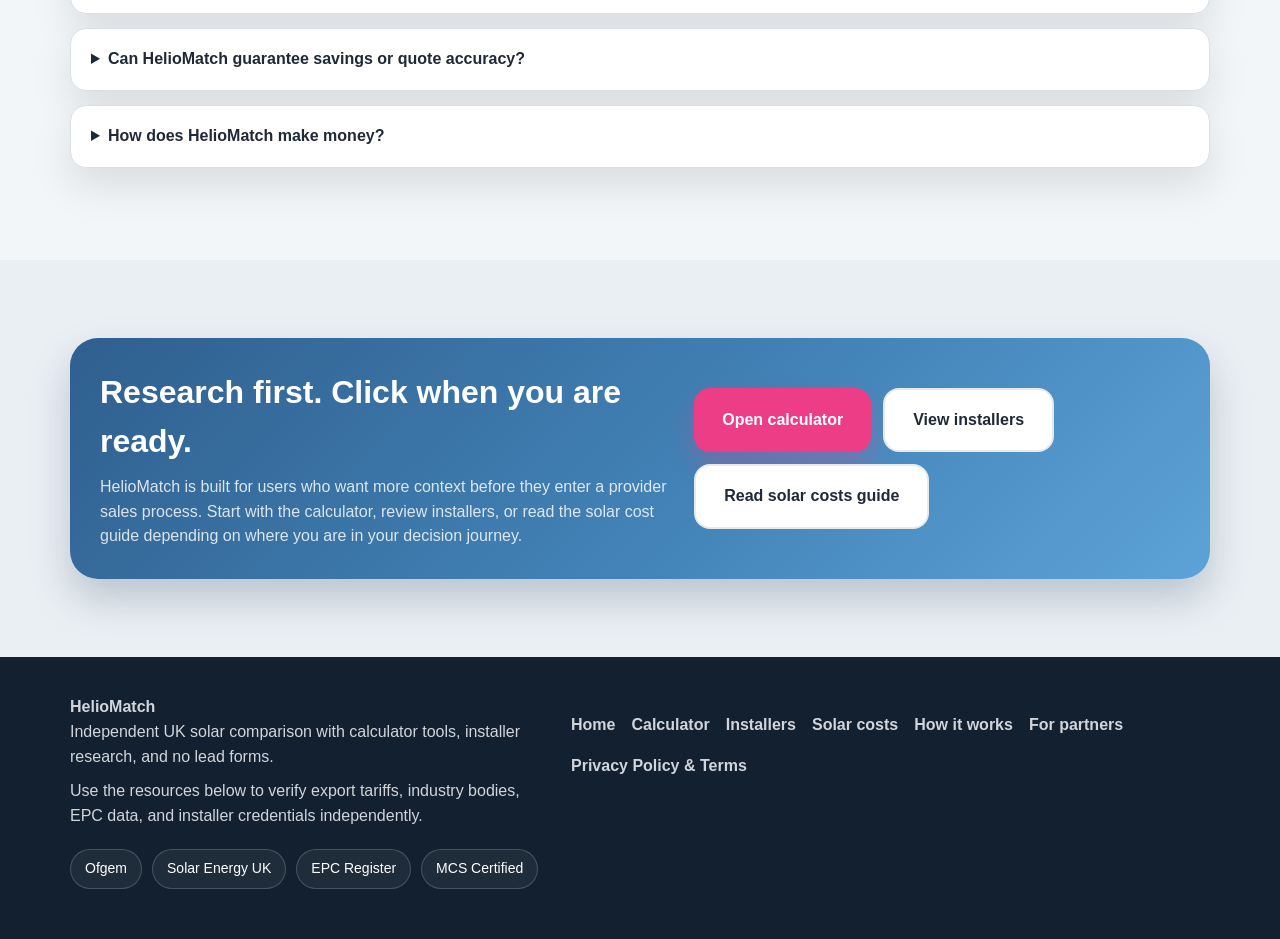
==== commit 531ac73c: "add supporting trust and partner pages" ====
--- a/how-heliomatch-works.html
+++ b/how-heliomatch-works.html
@@ -278,6 +278,7 @@
         <a href="solar-installers-uk.html">Installers</a>
         <a href="solar-panel-costs-uk.html">Solar costs</a>
         <a href="how-heliomatch-works.html">How it works</a>
+        <a href="for-partners.html">For partners</a>
         <a href="privacy.html">Privacy Policy &amp; Terms</a>
       </div>
     </div>
